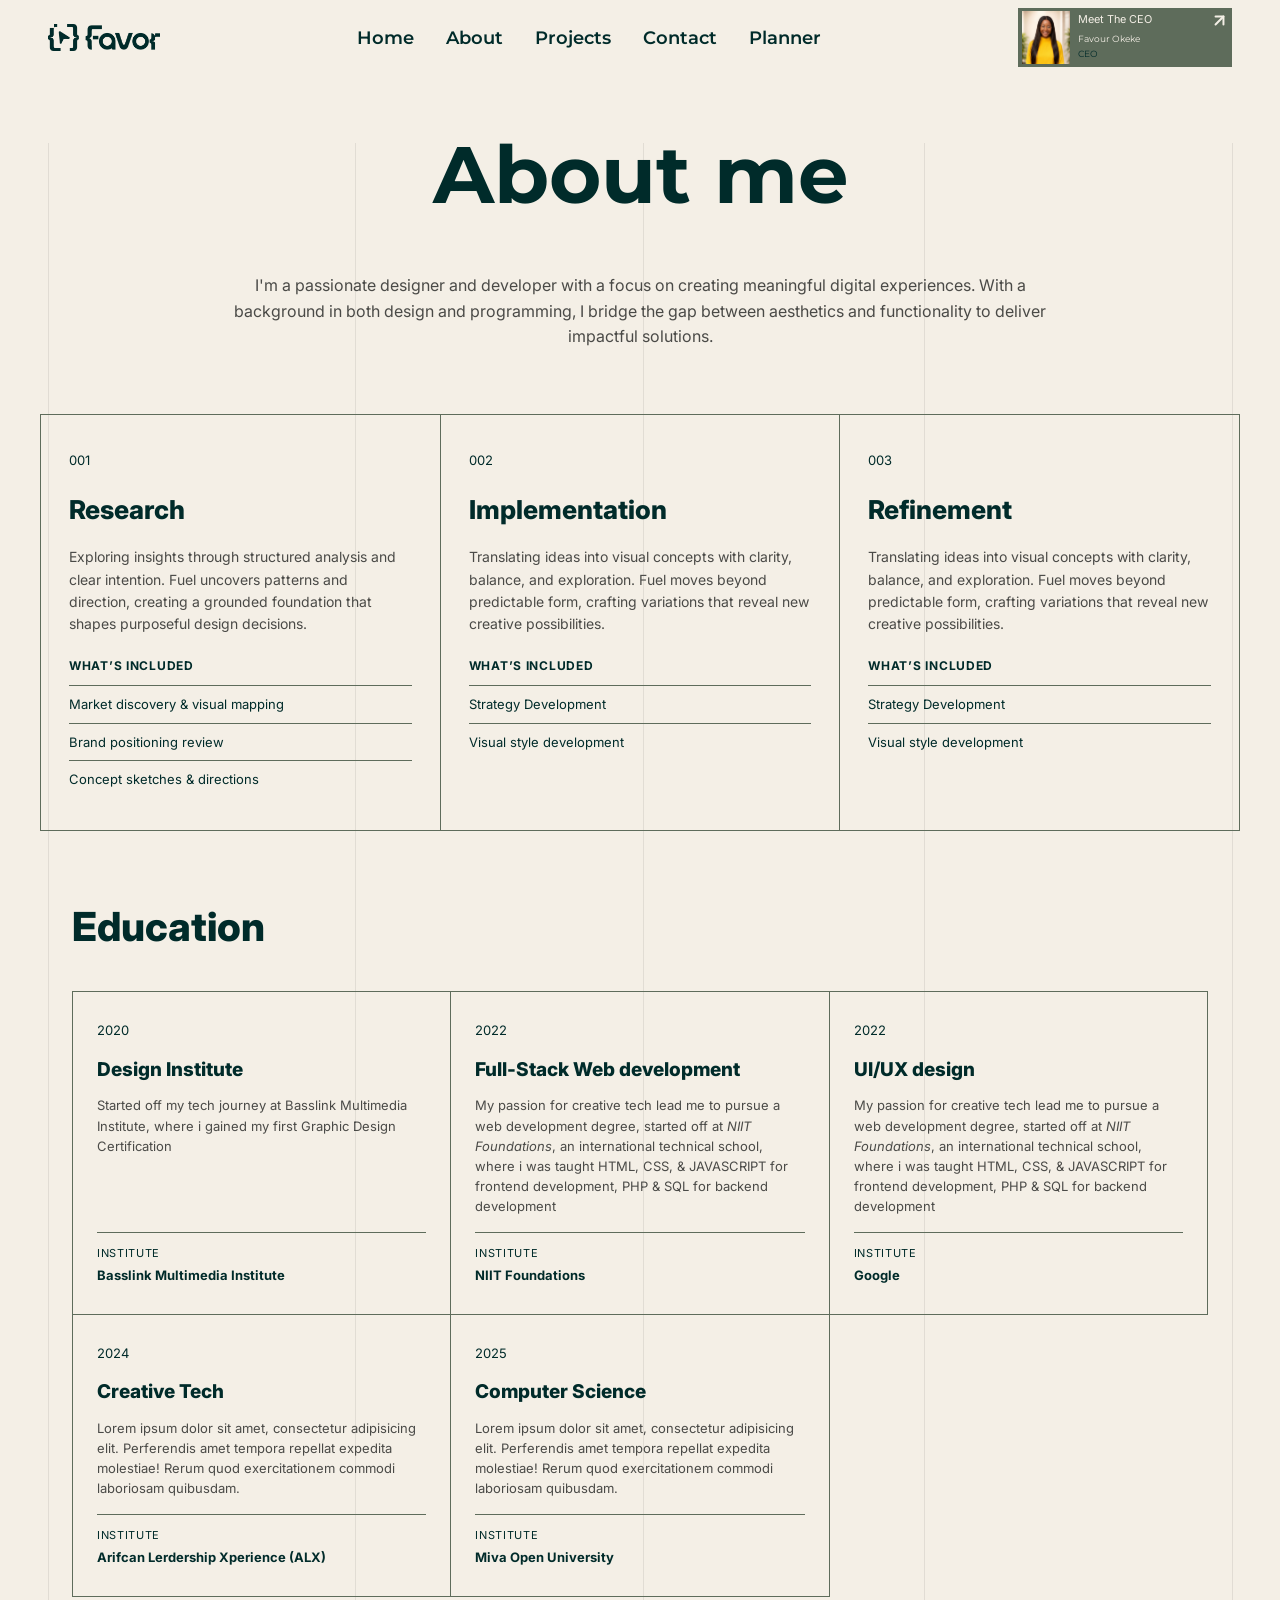
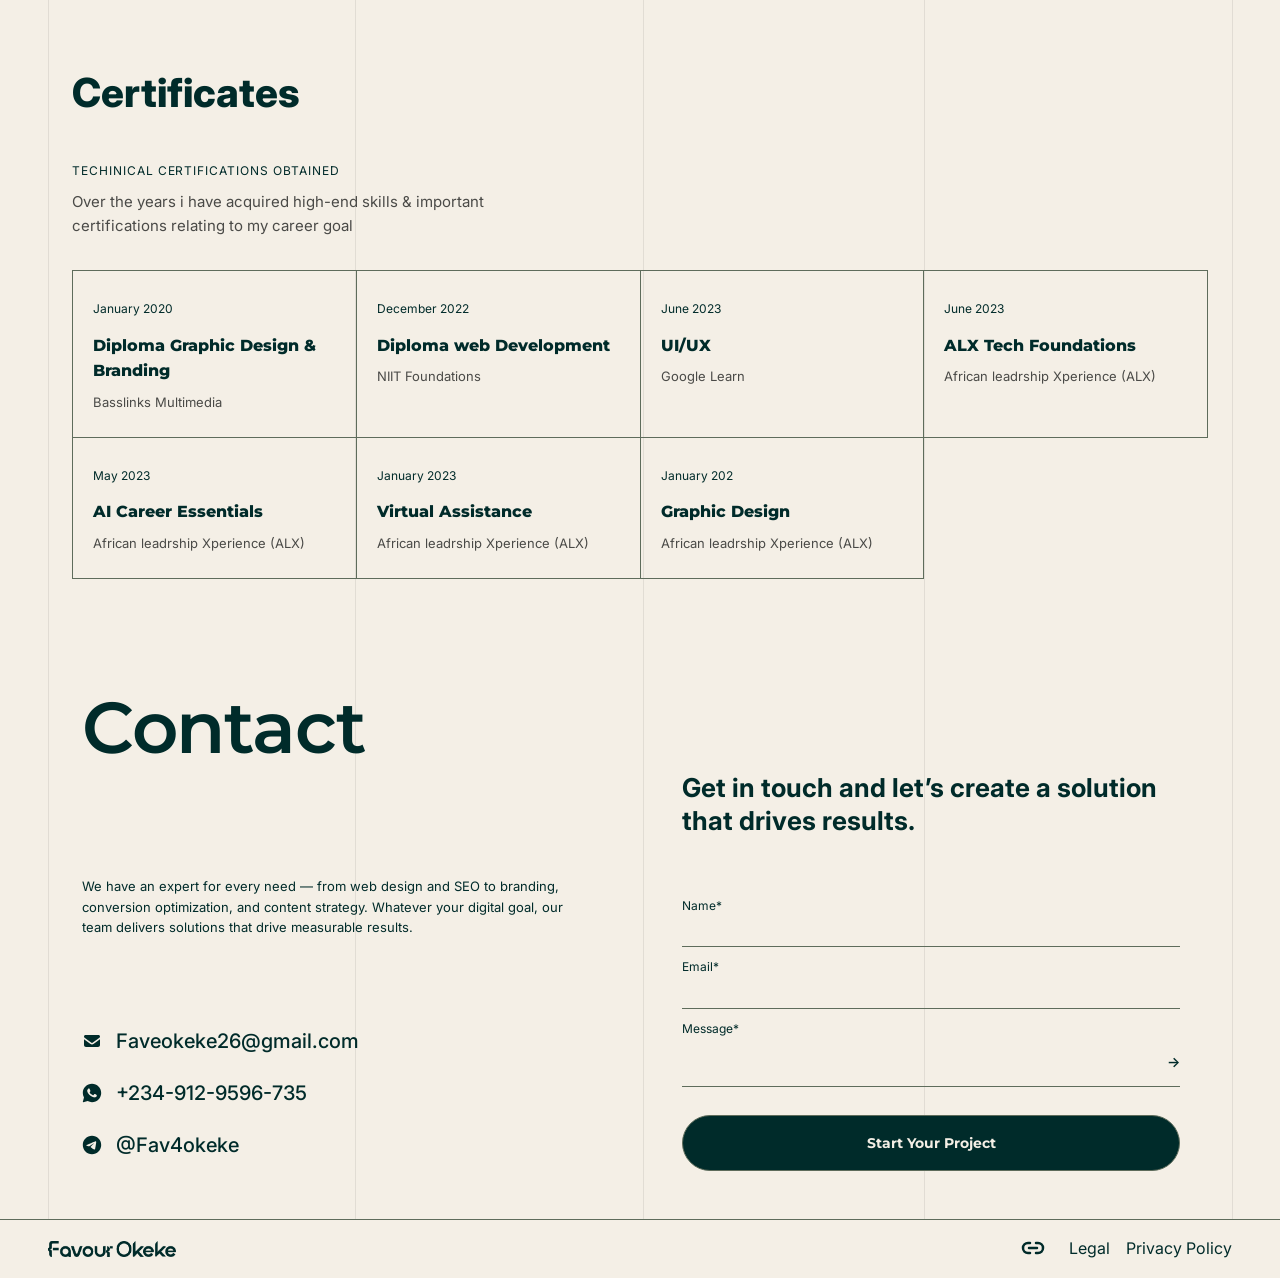
==== about.html @ 00797a01 "Initial commit" ====
<!DOCTYPE html>
<html lang="en">
<head>
    <meta charset="UTF-8">
    <meta name="viewport" content="width=device-width, initial-scale=1.0">
    <title>About Favour</title>
    <link rel="stylesheet" href="assets/css/style.css">
</head>
<body>
    <!--===Header/Navba===r-->
    <header class="header">
        <div class="logo">
            <img src="assets/images/favor.png" alt="Logo">
        </div>
        <nav class="nav-links"> 
            <ul>
                <li><a href="index.html">Home</a></li>
                <li><a href="about.html">About</a></li>
                <li><a href="projects.html">Projects</a></li>
                <li><a href="contact.html">Contact</a></li>  
                <li><a href="planner.html">Planner</a></li>
            </ul>
        </nav>
        <div>
            <a href="contact.html" class="ceo-card-btn">
                <img class="ceo-img" src="assets/images/quote-img.jpeg" alt="CEO Image">
                <div class="ceo-card-details">
                    <h6>Meet The CEO</h6>
                    <p>Favour Okeke</p>
                    <span>CEO</span>
                </div>
                <div>
                    <img src="assets/icons/arrow-up-right-white.svg" alt="" class="icon">
                </div>
            </a>
        </div>
    </header>

    <main>

        <!-- === HERO === -->
        <section class="about-hero">
            <h1>About me</h1>
            <p>I'm a passionate designer and developer with a focus on creating meaningful digital experiences. With a background in both design and programming, I bridge the gap between aesthetics and functionality to deliver impactful solutions.</p>
        </section>

        <!-- === PROCESS === -->
        <section>
            <div class="process-grid">
                <div class="process-card">
                    <span>001</span>
                    <h3>Research</h3>
                    <div class="included">
                        <p>Exploring insights through structured analysis and clear intention. Fuel uncovers patterns and direction, creating a grounded foundation that shapes purposeful design decisions.</p>
                        <h4>What’s included</h4>
                        <span>Market discovery & visual mapping</span>
                        <span>Brand positioning review</span>
                        <span>Concept sketches & directions</span>
                    </div>
                </div>
                <div class="process-card">
                    <span>002</span>
                    <h3>Implementation</h3>
                    <div class="included">
                        <p>Translating ideas into visual concepts with clarity, balance, and exploration. Fuel moves beyond predictable form, crafting variations that reveal new creative possibilities.</p>
                        <h4>What’s included</h4>
                        <span>Strategy Development</span>
                        <span>Visual style development</span>
                        <span></span>
                    </div>                   
                </div>
                <div class="process-card">
                    <span>003</span>
                    <h3>Refinement</h3>
                    <div class="included">
                        <p>Translating ideas into visual concepts with clarity, balance, and exploration. Fuel moves beyond predictable form, crafting variations that reveal new creative possibilities.</p>
                        <h4>What’s included</h4>
                        <span>Strategy Development</span>
                        <span>Visual style development</span>
                        <span></span>
                    </div>
                </div>
            </div>
        </section>

        <!-- === EDUCATION === -->
        <section class="education"> 
            <h2>Education</h2>
            <div class="education-grid">
                <div class="education-card">
                    <span>2020</span>
                    <h3>Design Institute</h3>
                    <p>Started off my tech journey at Basslink Multimedia Institute, where i gained my first Graphic Design Certification</p>
                    <span class="Institute"><span>Institute</span>Basslink Multimedia Institute</span>
                </div>
                <div class="education-card">
                    <span>2022</span>
                    <h3>Full-Stack Web development</h3>
                    <p>My passion for creative tech lead me to pursue a web development degree, started off at <em>NIIT Foundations</em>, an international technical school, where i was taught HTML, CSS, & JAVASCRIPT for frontend development, PHP & SQL for backend development</p>
                    <span class="institute"><span>Institute</span>NIIT Foundations</span>                    
                </div>
                <div class="education-card">
                    <span>2022</span>
                    <h3>UI/UX design</h3>
                    <p>My passion for creative tech lead me to pursue a web development degree, started off at <em>NIIT Foundations</em>, an international technical school, where i was taught HTML, CSS, & JAVASCRIPT for frontend development, PHP & SQL for backend development</p>
                    <span class="institute"><span>Institute</span>Google</span>                    
                </div>
                <div>
                    <span>2024</span>
                    <h3>Creative Tech</h3>
                    <p>Lorem ipsum dolor sit amet, consectetur adipisicing elit. Perferendis amet tempora repellat expedita molestiae! Rerum quod exercitationem commodi laboriosam quibusdam.</p>
                    <span class="Institute"><span>Institute</span>Arifcan Lerdership Xperience (ALX)</span>
                </div>
                <div>
                    <span>2025</span>
                    <h3>Computer Science</h3>
                    <p>Lorem ipsum dolor sit amet, consectetur adipisicing elit. Perferendis amet tempora repellat expedita molestiae! Rerum quod exercitationem commodi laboriosam quibusdam.</p>
                    <span class="Institute"><span>Institute</span>Miva Open University</span>
                </div>
            </div>
        </section>

        <!-- === CERTIFICATES === -->
         <section class="certicate">
            <h2>Certificates</h2>
            <p class="eyebrow">Techinical certifications obtained</p>
            <p class="sub-sect">Over the years i have acquired high-end skills & important certifications relating to my career goal</p>
            <div class="certificate-grid">
                <div class="certificate-card">
                    <span>January 2020</span>
                    <h3>Diploma Graphic Design & Branding</h3>
                    <p>Basslinks Multimedia</p>
                </div>
                <div class="certificate-card">
                    <span>December 2022</span>
                    <h3>Diploma web Development</h3>
                    <p>NIIT Foundations</p>
                </div>
                <div class="certificate-card">
                    <span>June 2023</span>
                    <h3>UI/UX</h3>
                    <p>Google Learn</p>
                </div>
                <div class="certificate-card">
                    <span>June 2023</span>
                    <h3>ALX Tech Foundations</h3>
                    <p>African leadrship Xperience (ALX)</p>
                </div>
                <div class="certificate-card">
                    <span>May 2023</span>
                    <h3>AI Career Essentials</h3>
                    <p>African leadrship Xperience (ALX)</p>
                </div>
                <div class="certificate-card">
                    <span>January 2023</span>
                    <h3>Virtual Assistance</h3>
                    <p>African leadrship Xperience (ALX)</p>
                </div>
                <div class="certificate-card">
                    <span>January 202</span>
                    <h3>Graphic Design</h3>
                    <p>African leadrship Xperience (ALX)</p>
                </div>
            </div>
         </section>

         <!-- === CONTACT === -->
         <section class="contact">
            <div class="col col-title">
                <h2>Contact</h2>
        
                <div class="copy">
                    <p>We have an expert for every need — from web design and SEO to branding,
                        conversion optimization, and content strategy. Whatever your digital goal,
                        our team delivers solutions that drive measurable results.</p>
                </div>
                <div class="contact-details">
                    <div class="detail-row">
                        <img class="icon" src="assets/icons/envelope-solid-full.svg" alt="">
                        <div class="text-group">
        
                            <a href="mailto:Faveokeke26@gmail.com">Faveokeke26@gmail.com</a>
                        </div>
                    </div>
                    <div class="detail-row">
                        <img class="icon" src="assets/icons/whatsapp-solid-full.svg" alt="">
                        <div class="text-group">
                            <a href="https://wa.me/2349129596735">+234-912-9596-735</a>
                        </div>
                    </div>
                    <div class="detail-row">
                        <img class="icon" src="assets/icons/telegram.svg" alt="">
                        <div class="text-group">
                            <a href="https://t.me/Fav4okeke">@Fav4okeke</a>
                        </div>
                    </div>
                </div>
            </div>
        
            <div class="col col-form">
                <h3 class="headline">Get in touch and let&rsquo;s create a solution that drives results.</h3>
        
                <form action="">
                    <div class="field">
                        <label for="name">Name*</label>
                        <input type="text" name="Name" id="name">
                    </div>
                    <div class="field">
                        <label for="email">Email*</label>
                        <input type="text" name="email" id="email">
                    </div>
                    <div class="field message">
                        <label for="message">Message*</label>
                        <textarea name="message" id="message" rows="2"></textarea>
                        <span class="arrow">&#8594;</span>
                    </div>
                </form>
                <div class="contact-cta">
                    <a href="" class="btn btn-primary">Start Your Project</a>
                </div>
        
        
        
            </div>
        </section>
    </main>

    <!-- === FOOTER ==== -->
    <footer class="footer">
        <div class="footer-content">
            <img class="footer-logo" src="assets/images/Favor_logo.png" alt="">
            
            <div class="footer-links">
                <a href="https://heylink.me/faveokeke26/" class="footer-social"><img src="assets/icons/link-2.svg" alt=""></a>
                <a href="#">Legal</a>
                <a href="#">Privacy Policy</a>
            </div>
            
        </div>
    </footer> 
</body>
</html>
---- assets/css/style.css ----
@import url('https://fonts.googleapis.com/css2?family=IBM+Plex+Mono:ital,wght@0,100;0,200;0,300;0,400;0,500;0,600;0,700;1,100;1,200;1,300;1,400;1,500;1,600;1,700&family=Inter:ital,opsz,wght@0,14..32,100..900;1,14..32,100..900&family=Montserrat:ital,wght@0,100..900;1,100..900&display=swap');

/* Tokens */
:root {
  --forest-green: #002B2A;
  --secondary-color: #C8C788;
  --accent-color: #F8D0DD;
  --bone-faint: #F4EFE6;
  --bone-deep: #DFD8C2;
  --line: #5E6C5B;
  --text-ink: #12130F;


  --display-font: 'Montserrat', sans-serif;
  --body-font: 'Inter', sans-serif;
  --mono-font: 'IBM Plex Mono', monospace;

  --container: 1250px;
  --gutter: clamp(1.20rem, 4vw, 3rem);
  --section-pad: clamp(4rem, 9vw, 7.5rem);
  --radius-s: 3px;
  --radius-m: 6px;
  --ease: cubic-bezier(0.22, 0.61, 0.36, 1);
}

*,
*::before,
*::after {
  box-sizing: border-box;
}

html {
  scroll-behavior: smooth;
}

@media (prefers-reduced-motion: reduce) {
  html { scroll-behavior: auto; }
  *, *::before, *::after {
    animation-duration: 0.01ms !important;
    animation-iteration-count: 1 !important;
    transition-duration: 0.01ms !important;
    scroll-behavior: auto !important;
  }
}

  *,
  *::before,
  *::after {
    animation-duration: 0.01ms !important;
    animation-iteration-count: 1 !important;
    transition-duration: 0.01ms !important;
    scroll-behavior: auto !important;
  }

body {
  margin: 0;
  font-family: var(--body-font);
  font-size: 16px;
  line-height: 1.6;
  background: var(--bone-faint);
  color: var(--forest-green);
  -webkit-font-smoothing: antialiased;
}

img {
  max-width: 100%;
  display: block;
}

video {
  max-width: 100%;
}

a {
  color: inherit;
  text-decoration: none;
}

ul,
ol {
  margin: 0;
  padding: 0;
  list-style: none;
}

button,
input {
  font-family: inherit;
  font-size: inherit;
  color: inherit;
}

button {
  background: none;
  border: none;
  cursor: pointer;
}

input {
  background: none;
}

:focus-visible {
  outline: 2px solid var(--accent-color);
  outline-offset: 3px;
}

.sr-only {
  position: absolute;
  width: 1px;
  height: 1px;
  padding: 0;
  margin: -1px;
  overflow: hidden;
  clip: rect(0, 0, 0, 0);
  white-space: nowrap;
  border: 0;
}

main {
  display: block;
  overflow-x: clip;
  background-image:
    linear-gradient(to right, rgba(0, 0, 0, 0.08) 1px, transparent 1px),
    linear-gradient(to right, rgba(0, 0, 0, 0.08) 1px, transparent 1px),
    linear-gradient(to right, rgba(0, 0, 0, 0.08) 1px, transparent 1px),
    linear-gradient(to right, rgba(0, 0, 0, 0.08) 1px, transparent 1px),
    linear-gradient(to right, rgba(0, 0, 0, 0.08) 1px, transparent 1px);

  background-size:
    25% 100%,
    25% 100%,
    25% 100%,
    25% 100%,
    25% 100%;

  background-position:
    5% 0,
    37% 0,
    67% 0,
    96.3% 0,
    128.3% 0;

  background-repeat: no-repeat;

}

.section {
  max-width: var(--container);
  margin: 0 auto;
  border-top: 1px solid var(--bone-deep);
  position: relative;
}

.section:first-child {
  border-top: none;
}

.eyebrow,
.label {
  display: inline-block;
  margin-bottom: 0.75rem;
  margin-left: 0.8rem;
  font-family: var(--mono-font);
  font-size: 0.92rem;
  text-transform: uppercase;
  letter-spacing: 0.14em;
  color: var(--line);
}

.sect-sub {
  font-size: 1.6rem;
  max-width: 42ch;
  color: var(--bone-deep);
}

/*REVEAL ANIMATION (applied via JS)*/
.reveal {
  opacity: 0;
  transform: translateY(28px);
  transition: opacity 0.8s var(--ease), transform 0.8s var(--ease);
}

.reveal.is-visible {
  opacity: 1;
  transform: translateY(0);
}

.btn {
  display: inline-flex;
  align-items: center;
  gap: 0.5em;
  padding: 0.9em 1.6em;
  border-radius: 100px;
  font-size: 0.95rem;
  font-weight: 600;
  white-space: nowrap;
  transition: transform 0.35s var(--ease), background 0.3s var(--ease), color 0.3s var(--ease), border-color 0.3s var(--ease);
}

.btn .icon {
  transition: transform 0.35s var(--ease);
  width: 1.2em;
}

.btn:hover {
  transform: translateY(-2px);
}

.btn:hover .icon {
  transform: translate(2px, -2px);
}

.btn-primary {
  background: var(--forest-green);
  color: var(--accent-color);
  border: 1px solid var(--line);
}

.btn-primary:hover {
  background: var(--line);
}

.btn-secondary {
  background: var(--accent-color);
  color: var(--forest-green);
  border: 1px solid var(--line);
}

.btn-secondary:hover {
  border-color: var(--brass);
  color: var(--brass-bright);
}

header {
  position: sticky;
  display: flex;
  justify-content: space-between;
  top: 0;
  z-index: 100;
  align-items: center;
  gap: 1.5rem;
  padding: 0.5rem var(--gutter);
  background: var(--bone-faint);
  backdrop-filter: blur(14px);
  border-bottom: 1px solid transparent;
  transition: border-color 0.3s var(--ease), padding 0.3s var(--ease);
}

.header.scrolled {

  border-bottom-color: var(--line);
}

.logo {
  display: inline-block;
  width: 7rem;
  object-fit: contain;

}

.nav-links ul {
  display: flex;
  gap: 2rem;
}

.nav-links a {
  font-family: var(--display-font);
  font-size: 1.1rem;
  font-weight: 600;
  color: var(--forest-green);
  transition: color 0.3s var(--ease);
}

.nav-links a:hover {
  color: var(--line);
}

.nav-links a:hover::after {
  right: 0;
}

.menu-toggle {
  display: none;
  font-size: 1.4rem;
  color: var(--bone);
}

.ceo-card-btn {
  display: flex;
  justify-content: space-between;
  align-items: top;
  gap: 0.5em;
  padding: 0.2em 0.2em;
  border-radius: 0;
  white-space: nowrap;
  background: var(--line);
  margin: 0;
}

.ceo-card-details h6 {
  font-size: 0.68rem;
  font-weight: normal;
  font-family: var(--body-font);
  color: var(--bone-faint);
  margin-bottom: 10px;
  margin-top: 0;
}

.ceo-card-details p {
  font-size: 0.55rem;
  font-weight: normal;
  font-family: var(--display-font);
  color: var(--bone-faint);
  line-height: 0;
  margin-top: 0;
  margin-bottom: 0;
}

.ceo-card-details span {
  font-size: 0.55rem;
  font-weight: normal;
  font-family: var(--display-font);
  color: var(--forest-green);
}

.ceo-img {
  width: 3rem;
}

.ceo-card-btn .icon {
  margin-left: 50px;
  width: 1.2rem;
}
@media (max-width: 860px) {
    .header {
        flex-wrap: wrap;
    }

    .nav-links {
        order: 3;
        width: 100%;
        max-height: 0;
        overflow: hidden;
        transition: max-height 0.3s var(--ease);
    }

    .nav-links ul {
        flex-direction: column;
        gap: 0;
        padding: 1rem 0 0.5rem;
    }

    .nav-links ul li {
        border-top: 1px solid var(--line);
    }

    .nav-links ul li a {
        display: block;
        padding: 0.9rem 0.2rem;
    }

    header.nav-open .nav-links {
        max-height: 24rem;
    }

    .menu-toggle {
        display: block;
    }

    .header > span .btn {
        padding: 0.6em 1.1em;
        width: auto;
    }

    .header .avail-text {
        display: none;
    }
}

.hero {
  position: relative;
  text-align: left;
}

.hero-imgs {
  position: relative;
  height: 100vh;
  overflow: hidden;

}

.hero-image {
  position: absolute;
  inset: 0;
  background-size: cover;
  background-position: center;
  transition: opacity 0.2s ease;
}

.dark {
  background-image: url("/assets/images/hero\ image.png");
  z-index: 1;
  opacity: 1;
}

.bright {
  background-image: url("/assets/images/hero-image.png");
  z-index: 2;
  opacity: 0;
}

.hero h1 {
  font-size: clamp(3.5rem, 13vw, 12rem);
  font-weight: 700;
  font-family: var(--display-font);
  margin: 0;
  line-height: 0.8;
}

.hero h6 {
  margin-bottom: 0;
  margin-left: 0.8rem;
  color: var(--line);
}

.hero p {
  font-size: 0.75rem;
  max-width: 82ch;
  margin-bottom: 0;
  font-weight: bold;
  margin-top: 7rem;
  font-family: var(--body-font);
  color: var(--line);
  border-bottom: var(--bone-deep) solid 1px;
}

.hero-texts {
  display: flex;
  flex-direction: row;
  flex-wrap: wrap;
  justify-content: space-between;
  padding-top: 8rem;
  padding-bottom: 2rem;
}

.hero-cta {
  position: absolute;
  bottom: 20px;
  left: 18%;
  transform: translateX(-50%);
  display: flex;
  gap: 20px;
  z-index: 5;
}

.Intro-card {
  display: flex;
  justify-content: space-between;
  align-items: flex-end;
  padding-top: 8rem;
}

.Intro p {
  font-size: 1.5rem;
  max-width: 37ch;
  margin: 0 1rem;
  font-family: var(--display-font);
  font-weight: 600;
}

.Intro blockquote {
  font-family: var(--body-font);
  font-size: 1.2rem;
  line-height: normal;
  font-weight: 500;
  color: var(--bone-dim);
  max-width: 25ch;
  margin: 0;
}

.Intro .quote {
  display: flex;
  flex-direction: column;
  justify-content: flex-end;
  margin-left: 20rem;
  margin-right: auto;
}

.quote-card {
  display: inline-flex;
  align-items: center;
  gap: 0.75rem;
  margin-top: 1rem;
  line-height: 1.2;
}

.quote-card img {
  width: 48px;
  height: 48px;
  border-radius: 50%;
  object-fit: fill;
  background: var(--ink-softer);
}

.quote-card .quote-name {
  font-weight: 600;
  font-size: 1.2rem;
  text-align: left;
}

.quote-card .role {
  font-size: 0.8rem;
  color: var(--line);
  text-align: left;
}

.stat {
  display: flex;
  flex-direction: column;
}

.intro-stat {
  display: flex;
  margin-left: 15px;
  margin-top: 40px;
  font-family: var(--display-font);
  gap: clamp(2rem, 6vw, 5rem);
  flex-wrap: wrap;
}

.intro-stat .stat-no {
  font-size: 2.2rem;
}

.Projects>.section>h2 {
  display: block;
  font-family: var(--display-font);
  font-size: 6.5rem;
  font-weight: 700;
  justify-self: center;
}

.project-grid {
  display: grid;
  grid-template-rows: repeat(3, 1fr);
  gap: 0.2rem;
  margin-top: 2.5rem;
  margin-bottom: 5.5rem;
  border-bottom: var(--bone-deep) solid 1px;
}


.project-card a {
  display: grid;
  grid-template-columns: 1fr auto 1fr;
  align-items: center;
  border-top: 1px solid var(--bone-deep);
  height: 350px;
  text-decoration: none;
  color: inherit;
}



.project-content {
  display: flex;
  flex-direction: column;
  justify-content: center;
  justify-self: start;
  height: 100%;
  padding-top: 60px;
  position: relative;
  width: 100%;
}

.project-card>a>img {
  width: 600px;
  object-fit: cover;
  justify-self: center;
  height: 350px;
}

.project-meta {
  justify-self: end;
  height: 100%;
  text-align: right;
  justify-content: center;
  display: flex;
  flex-direction: column;
  align-items: flex-end;
  transition: 0.5s ease;
  position: relative;
  width: 100%;
}

.project-meta .meta-icon {
  width: 34px;
}

.content-title {
  position: absolute;
  top: 50%;
  left: 0;
  transform: translateY(-50%);
  transition: .5s ease;
}

.content-title p {
  font-family: var(--display-font);
  font-size: 1.1rem;
  font-weight: 600;
  line-height: 0;
}

.content-title .tagline {
  font-family: var(--body-font);
  font-size: 0.85rem;
  color: var(--line);

}

.meta-text p {
  font-family: var(--body-font);
  font-size: 0.85rem;
  font-weight: 600;
}

.duration span,
.field span {
  color: var(--line);
  font-size: 0.85rem;
  font-weight: 600;
  display: block;
}

.cta {
  position: absolute;
  bottom: 50%;
  left: 0;
  opacity: 0;
  transform: translateY(30px);
  transition: .5s ease;
  font-family: var(--display-font);
}

.project-card:hover .content-title {
  top: 0;
  transform: translateY(0);
}

.project-card:hover .cta {
  bottom: 0;
  opacity: 1;
  transform: translateY(0);
}

.meta-icon {
  position: absolute;
  top: 50%;
  right: 0;
  transform: translateY(-50%);
  transition: top .5s ease, transform .5s ease;
}

/* Meta info starts hidden below */
.meta-text {
  position: absolute;
  right: 0;
  bottom: 0;
  opacity: 0;
  transform: translateY(30px);
  text-align: right;
  transition: opacity .5s ease, transform .5s ease;
}

/* Hover */
.project-card:hover .meta-icon {
  top: 0;
  transform: translateY(0);
}

.project-card:hover .meta-text {
  opacity: 1;
  transform: translateY(0);
}

.filter-tabs {
  display: flex;
  gap: 0.5rem;
  margin-bottom: 1rem;
  flex-wrap: wrap;
}

.filter-tabs button {
  padding: 0.55em 1.2em;
  border-radius: 100px;
  font-size: 0.85rem;
  border: 1px solid var(--line-strong);
  color: var(--bone-dim);
  transition: background 0.25s var(--ease), color 0.25s var(--ease), border-color 0.25s var(--ease);
}

.filter-tabs li.active button,
.filter-tabs button.active {
  background: var(--brass);
  color: var(--ink);
  border-color: var(--brass);
}

.filter-tabs button:hover:not(.active) {
  border-color: var(--brass);
  color: var(--bone);
}



.Skillset {
  background: var(--forest-green);


}

.skill-intro>h2 {
  font-family: var(--display-font);
  font-size: 4.5rem;
  font-weight: 600;
  color: var(--accent-color);
  margin: 0;
}

.skill-intro>p {
  font-family: var(--body-font);
  font-size: 1.3rem;
  max-width: 47ch;
  line-height: 1.3;
  color: var(--bone-faint);
}

.skill-intro>p>span {
  color: var(--line);
}

.skill-intro {
  display: flex;
  flex-direction: row;
  justify-content: space-between;
  padding-top: 6rem;
}

.skill-list-wrapper {
  display: flex;
  flex-wrap: wrap;
  justify-content: space-between;
  color: var(--bone-faint);
  padding-top: 3rem;
}

.skill-list-wrapper .skill-list {
  display: flex;
  flex-direction: column;
  border-top: 1px solid var(--line);
  width: 25%;
}

.skill-list-wrapper .skill-update {
  font-family: var(--display-font);
  font-size: 0.85rem;
  margin: 0.5rem 0;
  width: 48%;
  text-align: top;
  border-top: 1px solid var(--line);
}

.service-grid {
  display: flex;
  flex-direction: column;
  margin-top: 2.5rem;
  margin-bottom: 5.5rem;
  padding-bottom: 7rem;
  color: var(--bone-faint);
  border-top: var(--line) solid 1px;
}

.service-card {
  display: flex;
  flex-direction: row;
  align-items: center;
  justify-content: space-between;
  min-height: 150px;
  border-bottom: 0.2px solid var(--line);
}

.service-card img {
  width: 30px;
  height: 30px;
  margin-left: 15px;
}

.service-card h3 {
  font-family: var(--display-font);
  font-size: 1.8rem;
  text-align: left;
  font-weight: 600;
}

.service-card a {
  font-family: var(--body-font);
  display: block;
  font-size: 2.1rem;
  text-align: left;
  font-weight: 400;
  color: var(--bone-faint);
  margin-right: 15px;
}

.testimonial-list {
  display: flex;
  margin-left: 4rem;
  overflow-x: auto;
  scrollbar-width: none;
  padding-bottom: 0.5rem;
  width: 90%;
}

.testimonial-list::-webkit-scrollbar {
  display: none;
}

.testimonial-card {
  position: relative;
  flex: 0 0 min(320px, 82vw);
  border: 1px solid var(--line);
  border-radius: var(--radius-m);
  padding: 1.75rem;
}

.testimonial-card img {
  width: 44px;
  height: 44px;
  border-radius: 50%;
  object-fit: cover;
  margin-bottom: 0.75rem;
  background: var(--ink-softer);
}

.testimonial-card .icon-quote {
  position: absolute;
  top: 1.5rem;
  right: 1.5rem;
}

.testimonial-card .name {
  font-weight: 600;
  font-size: 0.95rem;
}

.testimonial-card .company {
  font-size: 0.8rem;
  color: var(--bone-faint);
  margin-bottom: 0.75rem;
}

.testimonial-card .quote {
  font-family: var(--font-display);
  font-style: italic;
  font-size: 1.05rem;
  margin-bottom: 1rem;
}

.testimonial-card .rating {
  display: inline-flex;
  align-items: center;
  gap: 0.35em;
  font-family: var(--font-mono);
  font-size: 0.8rem;
  color: var(--brass);
}

.testimonials>h2 {
  font-size: clamp(1.6rem, 3vw, 2.2rem);
  margin-top: 3rem;
}

.trust-badges {
  display: flex;
  align-items: center;
  gap: 0.75rem;
  margin: 1.5rem 0;
  flex-wrap: wrap;
}

.trust-badges img {
  width: 34px;
  height: 34px;
  border-radius: 50%;
  object-fit: cover;
  margin-left: -10px;
  background: var(--ink-softer);
}

.trust-badges img:first-child {
  margin-left: 0;
}

.trust-badges .stat {
  font-family: var(--font-mono);
  font-size: 0.82rem;
  color: var(--bone-dim);
}

.contact {
  max-width: 1200px;
  margin-left: 1rem;
  display: flex;
  flex-direction: row;
  justify-content: space-between;
  grid-template-columns: 1.1fr 1fr 1.3fr;
}

.col {
  padding: 48px 36px;
  display: flex;
  flex-direction: column;
  width: 100%;
  margin-left: 30px;
}

/* ---------- col 1: heading + copy + specialties ---------- */
.col-title h2 {
  margin: 0;
  font-size: 72px;
  font-weight: 600;
  letter-spacing: -0.02em;
  line-height: 1;
  font-family: var(--display-font);
}

.col .col-title .brand {
  margin: 6px 0 0 0;
  font-size: 13px;
  color: var(--muted);
}

.copy {
  margin-top: auto;
  font-size: 13px;
  line-height: 1.6;
  color: var(--muted);
  max-width: 70ch;
  font-family: var(--body-font);
}

.specialties {
  margin-top: 32px;
  padding-top: 24px;
}

.specialties p.label {
  font-size: 11px;
  text-transform: uppercase;
  letter-spacing: 0.08em;
  color: var(--forest-green);
  margin: 0 0 14px 0;
}

/* ---------- col 2: center accent ---------- */
.col-mid {
  align-items: flex-start;
  justify-content: flex-start;
}

.badge {
  display: flex;
  align-items: center;
  gap: 8px;
  font-size: 11px;
  color: var(--muted);
  border: 1px solid var(--line);
  border-radius: 999px;
  padding: 6px 14px;
}

.badge .dot {
  width: 6px;
  height: 6px;
  border-radius: 50%;
  background: var(--ink);
}

/* ---------- col 3: headline + form + contact details ---------- */
.headline {
  font-size: 26px;
  font-weight: 700;
  line-height: 1.3;
  font-family: var(--body-font);
  margin: 0 0 auto 0;
  padding-top: 80px;
  max-width: 100%;
}

form {
  margin-top: 48px;
}

.field {
  border-bottom: 1px solid var(--line);
  padding: 10px 0;
  display: flex;
  flex-direction: column;
}

.field label {
  font-size: 12px;
  color: var(--muted);
  margin-bottom: 4px;
}

.field input,
.field textarea {
  background: transparent;
  border: none;
  color: var(--ink);
  font-size: 14px;
  font-family: inherit;
  resize: none;
  outline: none;
  padding: 0;
}

.field.message {
  position: relative;
}

.field.message .arrow {
  position: absolute;
  right: 0;
  bottom: 12px;
  color: var(--muted);
  font-size: 14px;
}

.contact-cta .btn-primary {
  display: inline-block;
  margin-top: 28px;
  background: var(--forest-green);
  color: var(--bone-faint);
  text-decoration: none;
  font-size: 14px;
  font-family: var(--display-font);
  font-weight: 700;
  text-align: center;
  padding: 16px 0;
  border-radius: 999px;
  width: 100%;
}

.contact-details {
  margin-top: 40px;
  padding-top: 24px;
}

.detail-row {
  display: flex;
  align-items: center;
  gap: 14px;
  padding: 10px 0;
}

.detail-row .icon {
  width: 20px;
}

.detail-row .text-group p.label {
  margin: 0;
  font-size: 11px;
  color: var(--muted);
}

.detail-row .text-group a {
  color: var(--ink);
  text-decoration: none;
  font-size: 20px;
  font-weight: 500;
  font-family: var(--body-font);
}

.detail-row .text-group a:hover {
  text-decoration: underline;
}

@media (max-width: 900px) {
  .contact {
    grid-template-columns: 1fr;
  }

  .col-title h2 {
    font-size: 40px;
  }
}

.team-group-list {
  display: grid;
  grid-template-columns: repeat(3, 1fr);
  gap: 2rem;
}

.team-group h3 {
  font-size: 1.2rem;
}

.group-focus {
  font-size: 0.82rem;
  color: var(--bone-faint);
  margin: 0.4rem 0 1.5rem;
}

.member-list li {
  display: flex;
  align-items: center;
  gap: 0.75rem;
  padding: 0.75rem 0;
  border-top: 1px solid var(--line);
}

.member-list img {
  width: 36px;
  height: 36px;
  border-radius: 50%;
  object-fit: cover;
  background: var(--ink-softer);
}

.member-list .name {
  font-size: 0.9rem;
  flex: 1;
}

.member-list .index {
  font-family: var(--font-mono);
  font-size: 0.75rem;
  color: var(--bone-faint);
}

.about-team,
.about-clients {
  text-align: center;
}

.about-team h2,
.about-clients h2 {
  font-size: clamp(1.6rem, 3vw, 2.2rem);
  max-width: 26ch;
  margin: 0 auto 1rem;
}

.about-team .section-sub,
.about-clients .section-sub {
  margin: 0 auto;
}

.clients-strip {
  text-align: center;
}

.clients-strip h2 {
  font-size: clamp(1.6rem, 3vw, 2.2rem);
  margin-bottom: 2rem;
}

.clients-strip .logo-strip {
  justify-content: center;
}

.clients-strip .logo-strip img {
  height: 28px;
  width: auto;
  opacity: 0.6;
  filter: grayscale(1);
}

.story h2 {
  font-size: clamp(1.8rem, 3.4vw, 2.6rem);
  margin-bottom: 3rem;
}

.timeline {
  border-top: 1px solid var(--line);
}

.timeline-item {
  position: relative;
  padding: 2rem 0 2rem 2rem;
  border-bottom: 1px solid var(--line);
  display: grid;
  grid-template-columns: 5rem 1fr;
  gap: 1.5rem;
}

.timeline-marker {
  position: absolute;
  left: 0;
  top: 2.3rem;
}

.timeline-item .year {
  font-family: var(--font-display);
  font-size: 1.6rem;
  color: var(--brass-bright);
}

.timeline-item .team-size,
.timeline-item .location {
  display: block;
  font-family: var(--font-mono);
  font-size: 0.72rem;
  color: var(--bone-faint);
  margin-top: 0.25rem;
}

.timeline-item h3 {
  font-size: 1.15rem;
  margin-bottom: 0.4rem;
}

.timeline-item p {
  color: var(--bone-dim);
  font-size: 0.95rem;
  max-width: 56ch;
}

.awards h2 {
  font-size: clamp(1.8rem, 3.4vw, 2.6rem);
}

.awards-list {
  margin-top: 2.5rem;
  border-top: 1px solid var(--line);
}

.award-item a {
  display: flex;
  align-items: center;
  gap: 1.25rem;
  padding: 1.5rem 0;
  border-bottom: 1px solid var(--line);
  transition: padding-left 0.3s var(--ease);
}

.award-item a:hover {
  padding-left: 0.75rem;
  color: var(--brass-bright);
}

.award-item .icon-award {
  color: var(--brass);
  font-size: 1.2rem;
}

.award-item .date {
  font-family: var(--font-mono);
  font-size: 0.75rem;
  color: var(--bone-faint);
  width: 7rem;
  flex-shrink: 0;
}

.award-item h3 {
  font-size: 1.1rem;
  flex: 1;
}

.award-item p {
  font-size: 0.88rem;
  color: var(--bone-dim);
}

.award-item .icon-arrow-up-right {
  margin-left: auto;
}

@media (max-width: 760px) {
  .team-group-list {
    grid-template-columns: 1fr;
  }

  .timeline-item {
    grid-template-columns: 1fr;
    padding-left: 1.5rem;
  }
}

.process-grid{
    display:grid;
    grid-template-columns: repeat(3, 1fr);
    border-top: 1px solid var(--line);
    border-left: 1px solid var(--line);
    max-width: 1200px;
    margin: 0 auto 64px;
  }
  .process-card{
    border-right: 1px solid var(--line);
    border-bottom: 1px solid var(--line);
    padding: 32px 28px;
  }
  .process-card > span{
    font-size: 13px;
    color: var(--muted);
  }
  .process-card h3{
    margin: 16px 0 16px 0;
    font-size: 26px;
    font-weight: 800;
  }
  .process-card .included p{
    font-size: 14px;
    line-height: 1.6;
    color: #4a4a47;
    margin: 0 0 20px 0;
  }
  .process-card .included h4{
    margin: 0 0 10px 0;
    font-size: 12px;
    text-transform: uppercase;
    letter-spacing: 0.06em;
    color: var(--muted);
  }
  .process-card .included span{
    display:block;
    font-size: 13px;
    padding: 8px 0;
    border-top: 1px solid var(--line);
  }
  .process-card .included span:empty{ display:none; }
 
  /* ============ EDUCATION ============ */
  .education{ max-width: 1200px; margin: 0 auto 64px; padding: 0 32px; }
  .education h2, .certicate h2{
    font-size: 40px;
    font-weight: 800;
    margin: 0 0 32px 0;
  }
  .education-grid{
    display:grid;
    grid-template-columns: repeat(3, 1fr);
    border-top: 1px solid var(--line);
    border-left: 1px solid var(--line);
  }
  .education-grid > div{
    border-right: 1px solid var(--line);
    border-bottom: 1px solid var(--line);
    padding: 28px 24px;
    display:flex;
    flex-direction:column;
    min-height: 220px;
  }
  .education-grid > div > span:first-child{
    font-size: 13px;
    color: var(--muted);
  }
  .education-grid h3{
    font-size: 19px;
    font-weight: 800;
    margin: 14px 0 10px 0;
  }
  .education-grid p{
    font-size: 13px;
    line-height: 1.55;
    color: #4a4a47;
    margin: 0;
    flex-grow: 1;
  }
  .education-grid .Institute,
  .education-grid .institute{
    margin-top: 16px;
    padding-top: 12px;
    border-top: 1px solid var(--line);
    font-size: 13px;
    font-weight: 700;
  }
  .education-grid .Institute span,
  .education-grid .institute span{
    display:block;
    font-size: 11px;
    font-weight: 400;
    text-transform: uppercase;
    letter-spacing: 0.06em;
    color: var(--muted);
    margin-bottom: 2px;
  }
 
  .about-hero h1{
    font-size: 5rem;
    font-weight: 700;
    font-family: var(--display-font);
    
    text-align: center;
    line-height: 0.8;
  }

   main > section:first-of-type > p{
    max-width: 86ch;
    font-size: 16px;
    line-height: 1.6;
    color: #4a4a47;
    text-align: center;
    margin: 0 auto 64px;                                                                                  
  }

  /* ============ CERTIFICATES ============ */
  .certicate{ max-width: 1200px; margin: 0 auto 64px; padding: 0 32px; }
  .certicate .eyebrow{
    font-size: 12px;
    text-transform: uppercase;
    letter-spacing: 0.08em;
    color: var(--muted);
    margin: 0 0 10px 0;
    font-family: var(--body-font);
  }
  .certicate .sub-sect{
    font-size: 15px;
    color: #4a4a47;
    max-width: 50ch;
    margin: 0 0 32px 0;
    font-family: var(--body-font);
  }
  .certificate-grid{
    display:grid;
    grid-template-columns: repeat(4, 1fr);
    border-top: 1px solid var(--line);
    border-left: 1px solid var(--line);
  }
  .certificate-card{
    border-right: 1px solid var(--line);
    border-bottom: 1px solid var(--line);
    padding: 24px 20px;
  }
  .certificate-card > span{
    font-size: 12px;
    color: var(--muted);
    font-family: var(--body-font);
  }
  .certificate-card h3{
    font-size: 16px;
    font-family: var(--display-font);
    font-weight: 800;
    margin: 12px 0 8px 0;
  }
  .certificate-card p{
    font-family: var(--body-font);
    font-size: 13px;
    color: #4a4a47;
    margin: 0;
  }

  

.footer-content {
  display: flex;
  justify-content: space-between;
  align-items: center;
  padding: 1rem var(--gutter);
  border-top: 1px solid var(--line);
}

.footer-logo {
  width: 8rem;
  object-fit: contain;
}

.footer-links {
  display: flex;
  gap: 1rem;
  font-family: var(--body-font);
}

.footer-social {
  width: 2rem;
}

@media (max-width: 900px) {
    .Projects .project-grid,
    .testimonial-list,
    .process-grid,
    .education-grid {
        grid-template-columns: 1fr 1fr;
    }
    .certificate-grid {
        grid-template-columns: repeat(2, 1fr);
    }
    .service-grid {
        grid-template-columns: 1fr;
    }
    .logo-strip {
        grid-template-columns: repeat(2, 1fr);
    }
}

@media (max-width: 640px) {
    .Projects .project-grid,
    .testimonial-list,
    .process-grid,
    .education-grid,
    .certificate-grid {
        grid-template-columns: 1fr;
    }
    .hero-cta {
        flex-direction: column;
    }
    .hero-cta .btn {
        width: 100%;
        justify-content: center;
    }
    .contact-details {
        flex-direction: column;
        align-items: flex-start;
    }
    .footer-content {
        flex-direction: column;
        align-items: flex-start;
    }
}
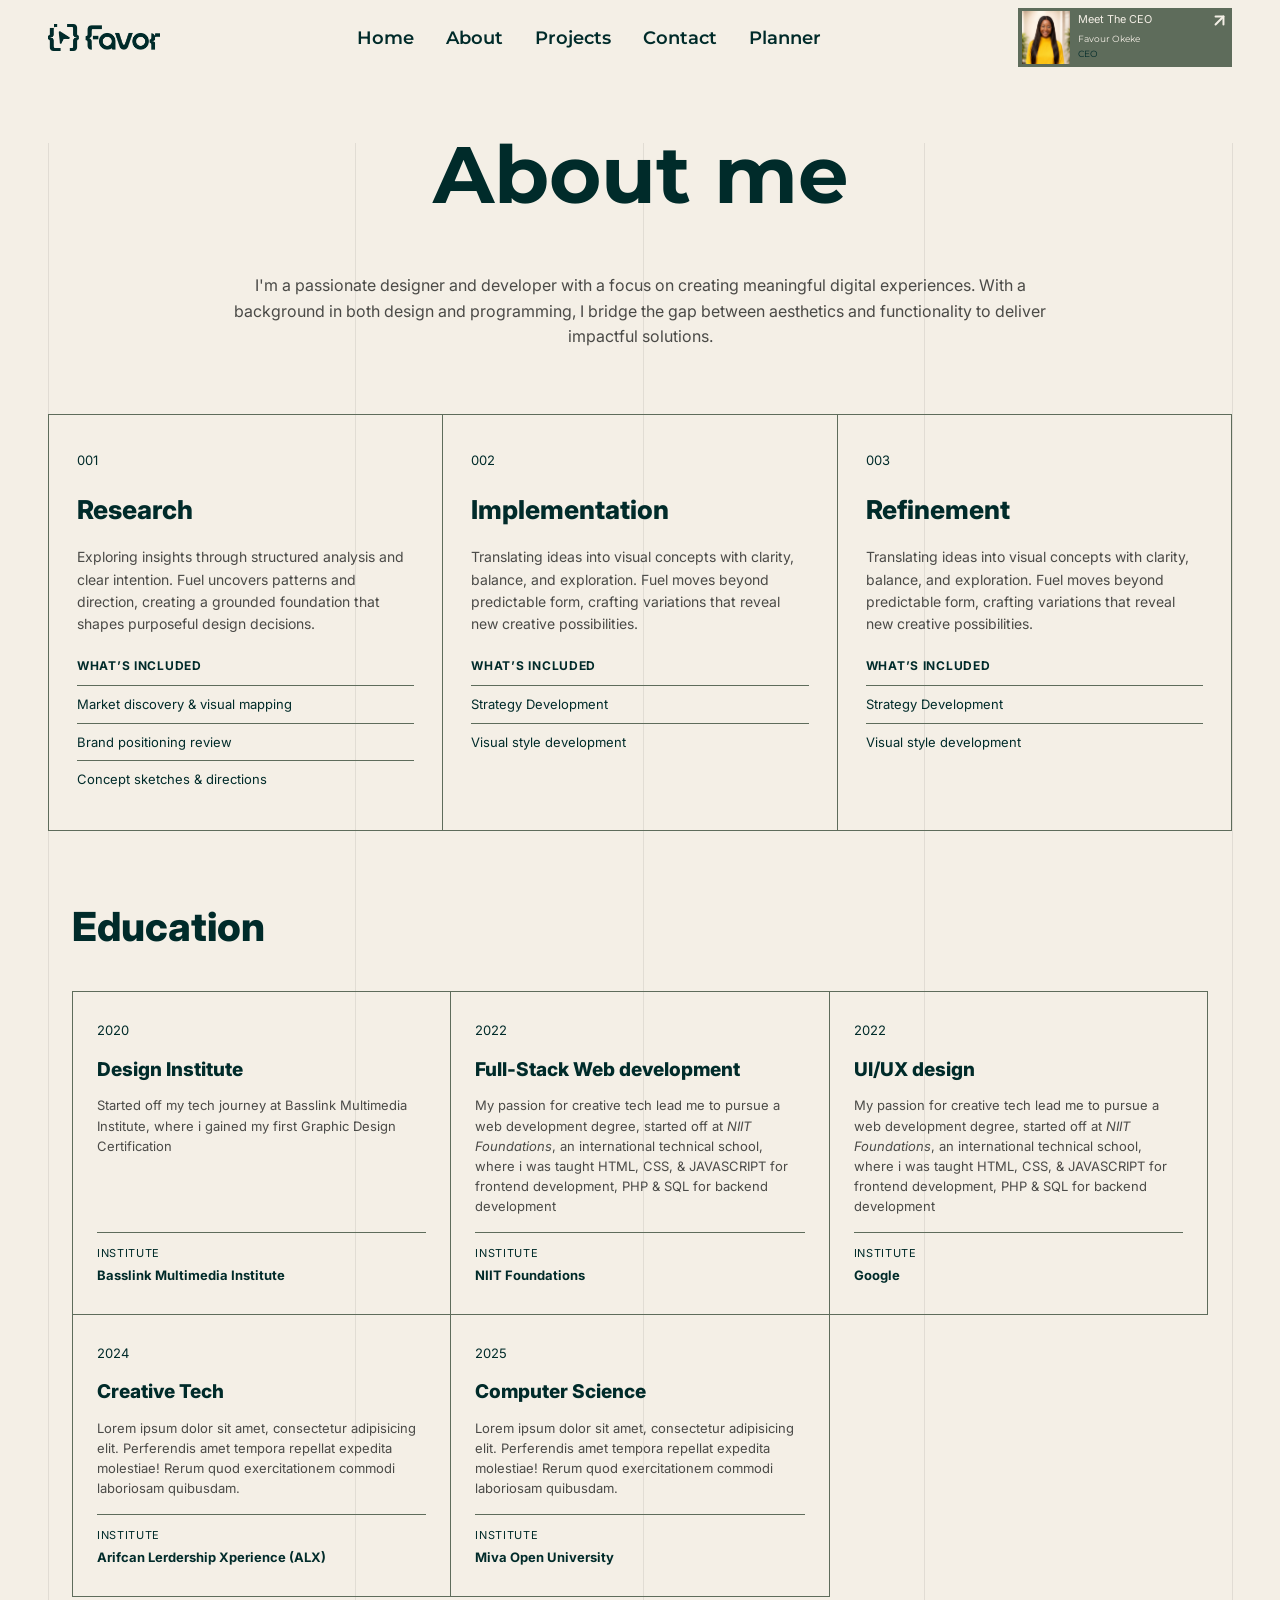
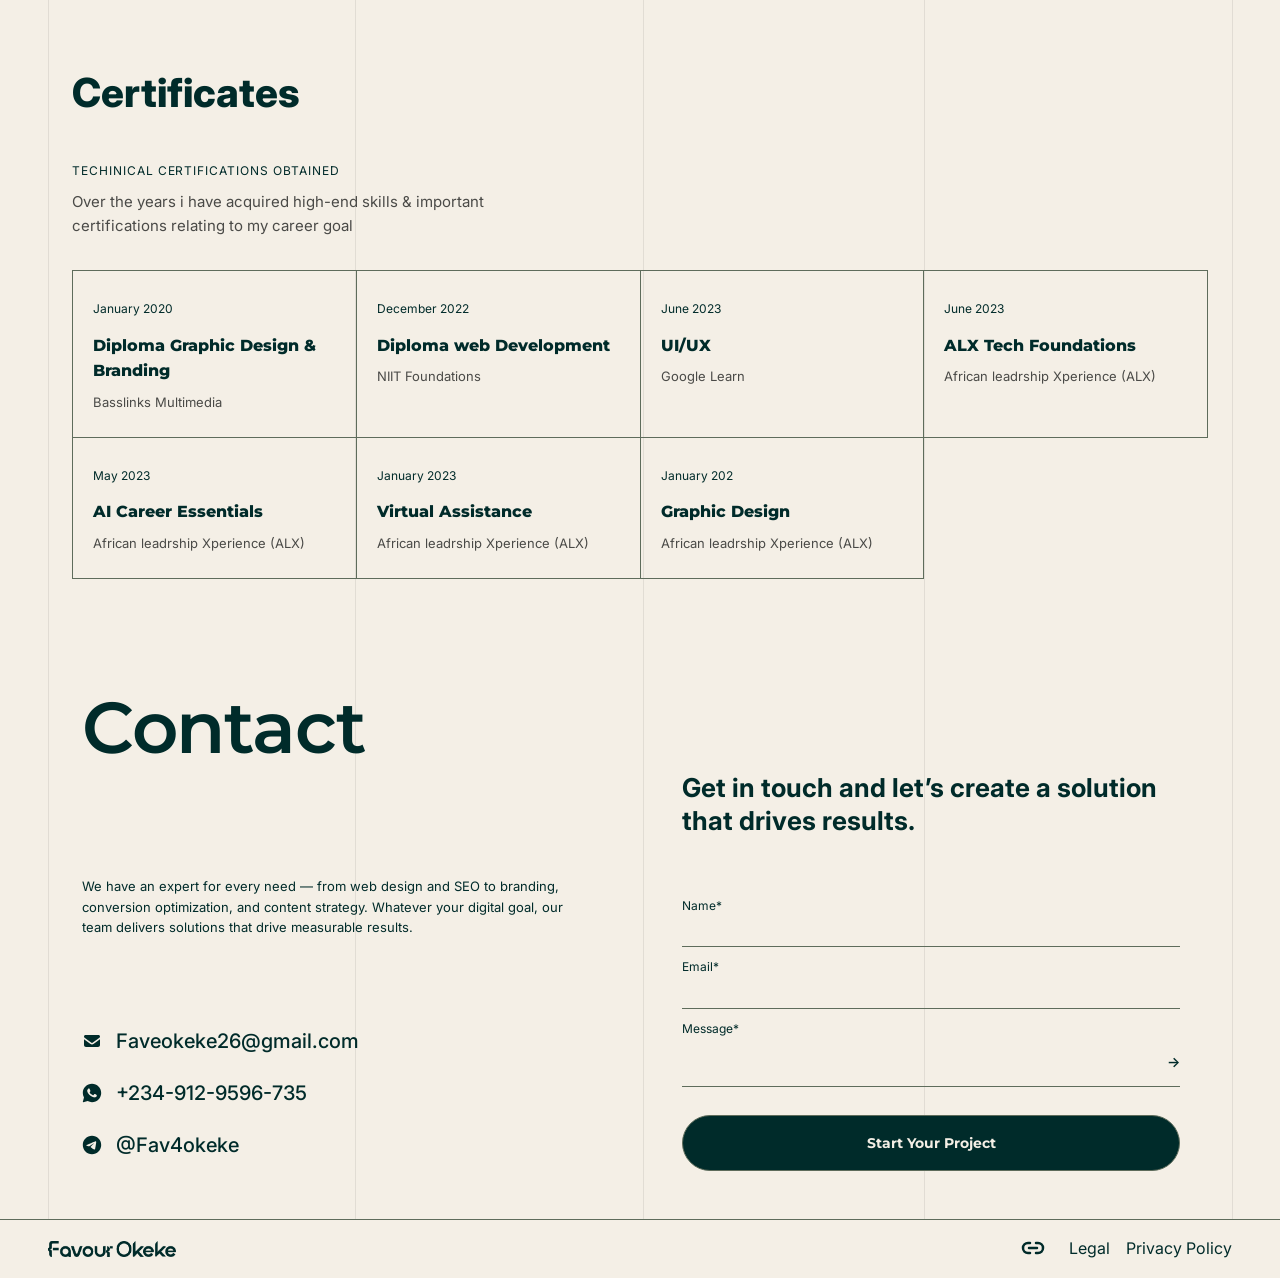
==== commit 01bd6bc7: "Added about & planner files" ====
--- a/about.html
+++ b/about.html
@@ -5,6 +5,7 @@
     <meta name="viewport" content="width=device-width, initial-scale=1.0">
     <title>About Favour</title>
     <link rel="stylesheet" href="assets/css/style.css">
+    <link rel="stylesheet" href="assets/css/responsive.css">
 </head>
 <body>
     <!--===Header/Navba===r-->
@@ -12,7 +13,7 @@
         <div class="logo">
             <img src="assets/images/favor.png" alt="Logo">
         </div>
-        <nav class="nav-links"> 
+        <nav class="nav-links" id="site-nav">
             <ul>
                 <li><a href="index.html">Home</a></li>
                 <li><a href="about.html">About</a></li>
@@ -34,6 +35,9 @@
                 </div>
             </a>
         </div>
+        <button type="button" class="menu-toggle" aria-label="Open menu" aria-expanded="false" aria-controls="site-nav">
+            <img src="assets/icons/hamburger-menu-svgrepo-com (1).svg" alt="">
+        </button>
     </header>
 
     <main>
@@ -238,5 +242,6 @@
             
         </div>
     </footer> 
+    <script src="assets/java/nav.js"></script>
 </body>
 </html>
--- a/assets/css/responsive.css
+++ b/assets/css/responsive.css
@@ -0,0 +1,625 @@
+/* ==========================================================================
+   responsive.css
+   Load this LAST on every page (after style.css, planner.css, project.css).
+   Everything is inside media queries, so the desktop layout (above 1300px)
+   is not changed at all.
+
+   Breakpoints
+     1300px  content gets side padding (.section had none)
+     1100px  hero buttons stop being positioned from the left 18%
+     1024px  tablet  – stacked project cards, 2-col grids
+      1000px mobile navigation (hamburger)
+       900px stack two-column blocks (contact, intro, planner...)
+       640px phone
+       400px small phones
+   ========================================================================== */
+
+
+/* ---------- 1300px and below: give content breathing room ---------- */
+@media (max-width: 1300px) {
+  body {
+    overflow-x: clip;               /* safety net, keeps sticky header working */
+  }
+
+  .section {
+    padding-inline: var(--gutter);  /* .section had max-width but no padding */
+  }
+
+  /* hero image stays full-bleed even though .section now has padding */
+  .hero-imgs {
+    margin-inline: calc(var(--gutter) * -1);
+  }
+
+  .process-grid {
+    margin-inline: var(--gutter);
+  }
+}
+
+
+/* ---------- 1100px and below ---------- */
+@media (max-width: 1100px) {
+  /* left:18% + translateX(-50%) pushed the buttons off the left edge */
+  .hero-cta {
+    left: var(--gutter);
+    transform: none;
+    flex-wrap: wrap;
+  }
+}
+
+
+/* ---------- 1000px and below: hamburger navigation ---------- */
+@media (max-width: 1000px) {
+  .header {
+    flex-wrap: wrap;
+    gap: 0.75rem;
+  }
+
+  .nav-links {
+    order: 3;
+    width: 100%;
+    max-height: 0;
+    overflow: hidden;
+    transition: max-height 0.3s var(--ease);
+  }
+
+  .nav-links ul {
+    flex-direction: column;
+    gap: 0;
+    padding: 0.75rem 0 0.5rem;
+  }
+
+  .nav-links ul li {
+    border-top: 1px solid var(--line);
+  }
+
+  .nav-links ul li a {
+    display: block;
+    padding: 0.9rem 0.2rem;
+  }
+
+  .header.nav-open .nav-links {
+    max-height: 24rem;
+  }
+
+  .header.nav-open {
+    border-bottom-color: var(--line);
+  }
+
+  /* push CEO card + menu button to the right, logo stays left */
+  .header > .logo,
+  .header > div.logo {
+    margin-right: auto;
+  }
+
+  .menu-toggle {
+    display: inline-flex;
+    align-items: center;
+    justify-content: center;
+    width: 2.75rem;
+    height: 2.75rem;
+    padding: 0.5rem;
+  }
+
+  .menu-toggle img {
+    width: 100%;
+    height: 100%;
+    object-fit: contain;
+  }
+}
+
+
+/* ---------- 1024px and below: tablet ---------- */
+@media (max-width: 1024px) {
+
+  /* ----- home: hero ----- */
+  .hero-texts {
+    padding-top: 4rem;
+    gap: 1.5rem;
+  }
+
+  .hero-paragraph p {
+    margin-top: 2rem;
+    font-size: 0.9rem;
+  }
+
+  .hero-imgs {
+    height: min(100svh, 720px);
+  }
+
+  /* ----- home: intro ----- */
+  .Intro-card {
+    flex-direction: column;
+    align-items: flex-start;
+    gap: 2.5rem;
+    padding-top: 4rem;
+  }
+
+  .Intro .quote {
+    margin-left: 1rem;
+  }
+
+  /* ----- home: project list (turns the 3-column hover card into a stacked card) ----- */
+  .Projects > .section > h2 {
+    font-size: clamp(3rem, 12vw, 6.5rem);
+  }
+
+  .Projects .project-grid {
+    grid-template-columns: 1fr;
+    grid-template-rows: none;
+    gap: 0;
+  }
+
+  .project-card > a {
+    grid-template-columns: 1fr auto;
+    grid-template-areas:
+      "img   img"
+      "title icon"
+      "meta  meta";
+    height: auto;
+    gap: 1rem 1rem;
+    padding: 1.5rem 0;
+  }
+
+  .project-card > a > img {
+    grid-area: img;
+    width: 100%;
+    height: auto;
+    aspect-ratio: 16 / 10;
+    object-fit: cover;
+    justify-self: stretch;
+  }
+
+  .project-content {
+    grid-area: title;
+    height: auto;
+    padding-top: 0;
+    position: static;
+  }
+
+  .content-title {
+    position: static;
+    transform: none;
+  }
+
+  .content-title p {
+    line-height: 1.3;
+    margin: 0;
+  }
+
+  .cta {
+    display: none;          /* the whole card is already a link */
+  }
+
+  /* the details were hover-only – show them all the time on touch/tablet */
+  .project-meta {
+    display: contents;
+  }
+
+  .meta-icon {
+    grid-area: icon;
+    position: static;
+    transform: none;
+    align-self: start;
+  }
+
+  .meta-text {
+    grid-area: meta;
+    position: static;
+    opacity: 1;
+    transform: none;
+    text-align: left;
+    display: grid;
+    grid-template-columns: 1fr 1fr;
+    gap: 1rem;
+  }
+
+  .meta-text p {
+    margin: 0;
+  }
+
+  /* ----- home: skills ----- */
+  .skill-intro {
+    flex-direction: column;
+    gap: 1rem;
+    padding-top: 4rem;
+  }
+
+  .skill-intro > h2 {
+    font-size: clamp(2.75rem, 10vw, 4.5rem);
+  }
+
+  .skill-list-wrapper .skill-list,
+  .skill-list-wrapper .skill-update {
+    width: 48%;
+  }
+
+  .service-grid {
+    padding-bottom: 4rem;
+    margin-bottom: 0;
+  }
+
+  /* ----- about ----- */
+  .about-hero {
+    padding-inline: var(--gutter);
+  }
+
+  .about-hero h1 {
+    font-size: clamp(2.75rem, 11vw, 5rem);
+    line-height: 1;
+  }
+
+  .education,
+  .certicate {
+    padding-inline: var(--gutter);
+  }
+
+  /* ----- projects page ----- */
+  .page-hero {
+    padding-inline: var(--gutter);
+  }
+
+  .projects {
+    padding-inline: var(--gutter);
+  }
+
+  .projects .project-grid {
+    grid-template-columns: 1fr 1fr;
+  }
+
+  /* index.html's card styles (350px fixed height, 600px image) also hit these cards */
+  .projects .project-card > a {
+    display: block;
+    height: auto;
+    padding: 0;
+  }
+
+  .projects .project-card > a > img {
+    width: 100%;
+    height: auto;
+    aspect-ratio: 4 / 3;
+    object-fit: cover;
+  }
+
+  .projects .project-card > a > img[src=""] {
+    display: none;
+  }
+
+  /* ----- planner ----- */
+  .planner-title {
+    margin-left: var(--gutter);
+  }
+}
+
+
+/* ---------- 900px and below: stack two-column blocks ---------- */
+@media (max-width: 900px) {
+
+  /* contact block (home, about, projects, contact pages) */
+  .contact {
+    flex-direction: column;
+    margin: 0 auto;
+    padding-inline: var(--gutter);
+  }
+
+  .col {
+    margin-left: 0;
+    padding: 2rem 0;
+  }
+
+  .col-title h2 {
+    font-size: clamp(2.5rem, 10vw, 4.5rem);
+  }
+
+  .copy {
+    margin-top: 1.5rem;
+  }
+
+  .contact-details {
+    margin-top: 1.5rem;
+    padding-top: 0;
+  }
+
+  .headline {
+    padding-top: 0;
+    margin-bottom: 0;
+    font-size: clamp(1.25rem, 4vw, 1.625rem);
+  }
+
+  form {
+    margin-top: 1.5rem;
+  }
+
+  .detail-row .text-group a {
+    font-size: clamp(1rem, 3.6vw, 1.25rem);
+    overflow-wrap: anywhere;
+  }
+
+  /* about: 3 process cards, 5 education cards, 7 certificates */
+  .process-grid,
+  .education-grid,
+  .certificate-grid {
+    grid-template-columns: 1fr 1fr;
+  }
+
+  /* avoid a lonely half-width card at the end of the grid */
+  .process-card:last-child:nth-child(odd),
+  .education-grid > div:last-child:nth-child(odd),
+  .certificate-card:last-child:nth-child(odd) {
+    grid-column: 1 / -1;
+  }
+
+  /* projects page hero */
+  .page-hero .hero-text {
+    padding: 1.5rem 0 2.5rem;
+  }
+
+  /* planner: stack the form and the list */
+  .planner-section {
+    flex-direction: column;
+    padding-inline: var(--gutter);
+  }
+
+  .planner-card {
+    width: 100%;
+    padding-inline: 0;
+  }
+
+  /* home: hero text */
+  .hero-texts {
+    flex-direction: column;
+  }
+
+  .hero-paragraph p br {
+    display: none;           /* forced line breaks look broken on narrow screens */
+  }
+
+  .hero-paragraph p {
+    max-width: 60ch;
+  }
+}
+
+
+/* ---------- 640px and below: phones ---------- */
+@media (max-width: 640px) {
+
+  /* the faint column lines behind the page get in the way of text */
+  main {
+    background-image: none;
+  }
+
+  /* header: logo + compact CEO card + menu button on ONE row */
+  .logo {
+    width: 5.5rem;
+  }
+
+  .ceo-card-details {
+    display: none;
+  }
+
+  .ceo-card-btn {
+    align-items: center;
+    gap: 0.4rem;
+    padding: 0.2rem 0.5rem 0.2rem 0.2rem;
+  }
+
+  .ceo-img {
+    width: 2.25rem;
+    height: 2.25rem;
+    object-fit: cover;
+  }
+
+  .ceo-card-btn .icon {
+    margin-left: 0;
+    width: 1rem;
+  }
+
+  /* home: hero */
+  .hero-texts {
+    padding-top: 2.5rem;
+  }
+
+  .hero-imgs {
+    height: min(75svh, 560px);
+    min-height: 380px;
+  }
+
+  .hero-cta {
+    right: var(--gutter);
+    flex-direction: column;
+    gap: 0.75rem;
+    bottom: 1rem;
+  }
+
+  .hero-cta .btn {
+    width: 100%;
+    justify-content: center;
+  }
+
+  /* home: intro */
+  .Intro-card {
+    padding-top: 3rem;
+  }
+
+  .Intro p {
+    font-size: 1.2rem;
+    margin: 0;
+    max-width: none;
+  }
+
+  .Intro .quote {
+    margin-left: 0;
+  }
+
+  .Intro .quote blockquote {
+    max-width: none;
+  }
+
+  .intro-stat {
+    margin: 2rem 0 0;
+    gap: 1.5rem 2.5rem;
+  }
+
+  .intro-stat .stat-no {
+    font-size: 1.9rem;
+  }
+
+  /* home: projects */
+  .Projects .project-grid {
+    margin-top: 1.5rem;
+    margin-bottom: 3rem;
+  }
+
+  .meta-text {
+    grid-template-columns: 1fr;
+    gap: 0.25rem;
+  }
+
+  /* home: skills */
+  .skill-intro > p {
+    font-size: 1.1rem;
+  }
+
+  .skill-list-wrapper {
+    padding-top: 2rem;
+    gap: 1.5rem;
+  }
+
+  .skill-list-wrapper .skill-list,
+  .skill-list-wrapper .skill-update {
+    width: 100%;
+  }
+
+  .service-card {
+    min-height: 96px;
+    gap: 0.75rem;
+  }
+
+  .service-card img {
+    margin-left: 0;
+    flex-shrink: 0;
+  }
+
+  .service-card h3 {
+    font-size: 1.25rem;
+    flex: 1;
+    margin: 0;
+  }
+
+  .service-card a {
+    font-size: 1.75rem;
+    margin-right: 0.25rem;
+  }
+
+  /* about */
+  .process-grid,
+  .education-grid,
+  .certificate-grid {
+    grid-template-columns: 1fr;
+  }
+
+  .process-card {
+    padding: 1.5rem 1.25rem;
+  }
+
+  .education-grid > div {
+    min-height: 0;
+    padding: 1.5rem 1.25rem;
+  }
+
+  .education h2,
+  .certicate h2 {
+    font-size: 2rem;
+    margin-bottom: 1.5rem;
+  }
+
+  .certicate .sub-sect {
+    max-width: none;
+  }
+
+  main > section:first-of-type > p {
+    font-size: 15px;
+    margin-bottom: 2.5rem;
+  }
+
+  /* projects page */
+  .page-hero {
+    padding-top: 2rem;
+  }
+
+  .page-hero h1 {
+    margin-bottom: 1.5rem;
+  }
+
+  .page-hero .hero-stats > div:first-child {
+    flex-direction: row;
+  }
+
+  .page-hero .stat {
+    padding: 1rem 0.75rem 1rem 0;
+  }
+
+  .page-hero .stat span:last-child {
+    font-size: 1.75rem;
+  }
+
+  .page-hero .hero-text h3 {
+    font-size: 1.25rem;
+  }
+
+  .projects .project-grid {
+    grid-template-columns: 1fr;
+  }
+
+  .project-filter {
+    gap: 0.5rem;
+    margin-bottom: 1.5rem;
+  }
+
+  .project-filter button {
+    padding: 0.6rem 1rem;
+  }
+
+  /* forms: 16px stops iOS Safari zooming into the field */
+  .field input,
+  .field textarea,
+  .field .planner-input,
+  .field .planner-select {
+    font-size: 16px;
+  }
+
+  .field .planner-select {
+    min-width: 0;
+  }
+
+  /* planner */
+  .planner-title {
+    font-size: clamp(2.25rem, 10vw, 3rem);
+    padding-top: 2rem;
+  }
+
+  .task-item {
+    padding: 0.75rem;
+  }
+
+  /* footer */
+  .footer-content {
+    gap: 1rem;
+  }
+}
+
+
+/* ---------- 400px and below: small phones ---------- */
+@media (max-width: 400px) {
+  .logo {
+    width: 4.75rem;
+  }
+
+  .hero h1 {
+    font-size: clamp(3rem, 18vw, 4.5rem);
+  }
+
+  .contact .btn,
+  .contact-cta .btn-primary {
+    white-space: normal;
+  }
+}
